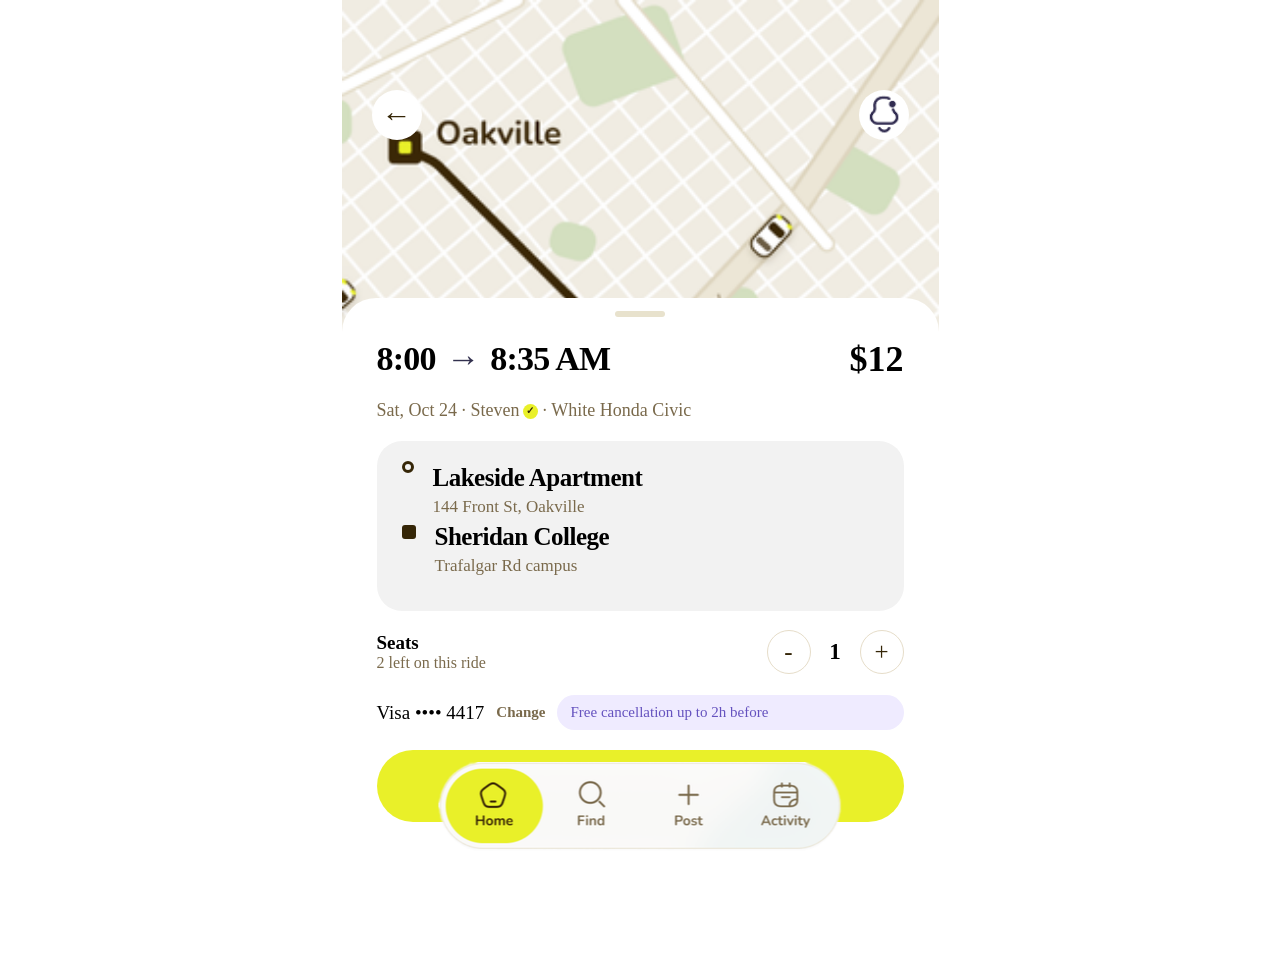
==== HTML/confirm.html @ a185bae7 "Sheridan Ride Html" ====
<!DOCTYPE html>
<html lang="en">
<head>
    <meta charset="UTF-8">
    <meta name="viewport" content="width=device-width, initial-scale=1.0">
    <title>confirm </title>
    <link rel="stylesheet" href="../CSS/style.css">
    <script src="../JS/script.js" defer></script>
</head>
<body>
    <main class="confirm-page">
        <header class="confirm-header">
            <a href="search.html" class="arrow1">←</a>
            <img class="bell" src="../assets/bell.png">
        </header>

    
<section class="confirm-sheet">

    <div class="sheet-handle"></div>

    <div class="trip-heading">
        <h1>8:00 <span class="trip-arrow">→</span> 8:35 AM</h1>
        <strong class="trip-total">$12</strong>
    </div>

    <p class="trip-details">
        Sat, Oct 24 · Steven
        <span class="verified">✓</span>
        · White Honda Civic
    </p>

    <section class="card1">
      <div class="row">
        <span class="start"></span>
        <div class="text">
          <h2>Lakeside Apartment</h2>
          <p>144 Front St, Oakville</p>
        </div>
      </div>

      <div class="row">
        <span class="end"></span>
        <div class="text">
          <h2>Sheridan College</h2>
          <p>Trafalgar Rd campus</p>
        </div>
      </div>
    </section>

    <div class="seats-row">
        <div class="seats-text">
            <h2>Seats</h2>
            <p>2 left on this ride</p>
        </div>

        <div class="seat-counter">
            <span class="seat-circle">-</span>
            <span class="seat-number">1</span>
            <span class="seat-circle">+</span>
</div>
    </div>

    <div class="payment-row">
        <span class="payment-card">Visa •••• 4417</span>
        <span class="payment-change">Change</span>
        <span class="cancel-pill">
            Free cancellation up to 2h before
        </span>
    </div>

    <button class="confirm-button" id="confirm-trip">Confirm · $12</button>

</section>


    <nav class="floating-nav">
    <img src="../assets/menu.png">

    <a class="home-link" href="index.html"></a>

    <a class="post-link" href="post.html"></a>
</nav>

    
</body>
</html>
    
</body>
</html>
---- CSS/style.css ----
:root {
  --muted-brown: #7A6A4C;
  --card-gray: #f2f2f2;
  --bright-yellow: #e9f029;
}
* { box-sizing: border-box; }
html { scroll-behavior: smooth; }
body {
  margin: 0;
  min-width: 280px;
  color: var(--dark-brown);
  background: #fff;
}


.title {
  width: min(100%, 591px);
  margin: 0 auto;
  padding: 37px 35px 120px;
}
h1 {
  margin: 0 0 17px;
  font-size: 61px;
  line-height: 1.16;
  letter-spacing: -0.025em;
  font-weight: 900;
}

.home-card {
  position: relative;
  width: 100%;
  height: 194px;
  padding: 20px 25px;
  border-radius: 25px;
  background: var(--card-gray);
}

.card1 {
  position: relative;
  width: 100%;
  height: 170px;
  padding: 20px 25px;
  border-radius: 25px;
  background: var(--card-gray);
}
.row {
  display: flex;
  gap: 19px;
  align-items: flex-start;
}

.start {
    width: 12px;
    height: 12px;
    border: 3px solid #352607;
    border-radius: 50%;}

.end {
    width: 14px;
    height: 14px;
    background-color: #352607;
    border-radius: 3px;
    flex-shrink: 0;
    margin-top: 5px;
}

.text h2 {
  margin: 0;
  font-size: 25px;
  line-height: 33px;
  font-weight: 800;
  letter-spacing: -.02em;
}
.text p {
  margin: 0;
  color: var(--muted-brown);
  font-size: 17px;
  font-weight: 500;
  line-height: 26px;
}
.separator {
    height: 1px;
    background-color: #e5dccb;
    width: 80%;
    margin-left: 35px;
}

.decoration {
    position: absolute;
    right: 20px;
    top: 50%;
    transform: translateY(-50%);

    width: 28px;
    height: 28px;
    object-fit: contain;
    mix-blend-mode: multiply;
}

.quick-actions,.map {
  display: block;
  width: 100%;
  height: auto;
}

.date { 
  display: block; 
  width: 100%; 
  height: auto; 
  margin-top: 23px; 
}

.search.button {
  display: flex;
  align-items: center;
  justify-content: center;
  width: 100%;
  height: 77px;
  margin-top: 24px;
  padding: 0;
  border: 1.8px solid var(--dark-brown);
  border-radius: 999px;
  color: var(--dark-brown);
  background: var(--bright-yellow);
  font: 900 26px/1 "Nunito", Arial, sans-serif;
  cursor: pointer;
}

.search.button:hover { background: #e9f029; }

.search.button:active { transform: translateY(1px); }

.quick-actions { margin-top: 22px; }
.map {
  width: 100%;
  margin-top: 24px;
  overflow: hidden;
  border-radius: 21px 21px 0 0;
}

.floating-nav {
    position: fixed;
    bottom: 20px;
    left: 50%;
    transform: translateX(-50%);
    width: min(455px, 100%);
    z-index: 100;
}

.floating-nav img {
    display: block;
    width: 100%;
    height: auto;
}

.home-link {
    position: absolute;
    left: 7%;
    top: 18%;
    width: 22%;
    height: 65%;
}

.post-link {
    position: absolute;
    left: 50%;
    top: 18%;
    width: 21%;
    height: 65%;
}

.search-page {
  max-width: 597px;
  margin: 0 auto;
  padding: 0 36px 140px;
}
.search-header {
  height: 61px;
  display: flex;
  align-items: center;
  justify-content: space-between;

}

.confirm-page {
  max-width: 597px;
  margin: 0 auto;
  
  position: relative;
  min-height: 100vh;
  background-image: url("../assets/map.png");
  background-size: cover;
  background-position: center;
    
}
.confirm-header {
  height: 61px;
  display: flex;
  align-items: center;
  justify-content: space-between;
}


.arrow1 {
    width: 50px;
    height: 50px;
    background-color: white;
    border-radius: 50%;

    display: flex;
    align-items: center;
    justify-content: center;

    font-size: 30px;
    color: #352607;
    text-decoration: none;
}

.bell { 
  width: 40px; 
  height: 43px; 
  object-fit: contain; 
}


.bell {
    width: 50px;
    height: 50px;
    background-color: white;
    border-radius: 50%;
    display: flex;
    align-items: center;
    justify-content: center;
}

.search-summary {
  display: flex;
  align-items: center;
  gap: 15px;
  min-height: 109px;
  padding: 14px 23px 14px 27px;
  border: 1.7px solid ;
  border-radius: 23px;
}

.search-locations {
  display: flex;
  flex-direction: column;
  justify-content: center;
  gap: 16px;
  min-width: 0;
  flex: 1;
}

.search-location {
  display: flex;
  align-items: center;
  gap: 18px;
  white-space: nowrap;
  font-size: 19px;
  font-weight: 500;
}

.search-date {
  display: flex;
  flex-direction: column;
  align-items: center;
  gap: 2px;
  white-space: nowrap;
}
.search-date strong { 
  font-size: 24px; 
  line-height: 1.2; 
  font-weight: 900; 

}

.search-date span { 
  color: var(--muted-brown); 
  font-size: 16px; }

.edit-button {
  display: flex;
  align-items: center;
  justify-content: center;
  width: 71px;
  height: 54px;
  border: 1.7px solid;
  border-radius: 30px;
  font-size: 20px;
  font-weight: 800;
  flex: none;
}
.results {
  margin: 17px 0 18px;
  font-size: 30px;
  line-height: 1.35;
  letter-spacing: 0;
  font-weight: 900;
}
.ride-card {
  height: 225px;
  margin-bottom: 15px;
  padding: 22px 24px 24px;
  border-radius: 24px;
  background: #f2f2f2;
}
.top {
  display: flex;
  align-items: baseline;
  justify-content: space-between;
  gap: 6px;
}
.top h2 {
  margin: 0;
  font-size: 25px;
  line-height: 1.38;
  font-weight: 900;
  letter-spacing: -.3px;
  white-space: nowrap;
}
.price { 
  display: inline-flex; 
  align-items: baseline; 
  white-space: nowrap; 
  gap: 4px; }

.price strong { 
  font-size: 27px; 
  line-height: 1.2; 
  font-weight: 900; }

.price span { 
  font-size: 15px; 
  color: var(--muted-brown); }

.route {
  display: flex;
  align-items: center;
  gap: 9px;
  margin-top: 14px;
  white-space: nowrap;
  font-size: 17px;
  line-height: 1.5;
}
.route .start, .route .end {
  width: 12px;
  height: 12px;
  flex-basis: 12px;
  border-width: 2.5px;
  border-radius: 2px;
}
.route .start { border-radius: 50%; }

.route-arrow { 
  color: var(--muted-brown); 
  font-size: 18px; 
  margin: 0 1px; }

.driver-row {
    display: flex;
    align-items: center;
    gap: 9px;
    margin-top: 17px;
    font-size: 17px;
    color: #7A6A4C;
}

.driver-icon {
    display: inline-flex;
    align-items: center;
    justify-content: center;
    width: 24px;
    height: 24px;
    flex-shrink: 0;
}

.driver-icon img {
    display: block;
    width: 100%;
    height: 100%;
    object-fit: contain;
}

.verified {
  display: inline-flex;
  align-items: center;
  justify-content: center;
  width: 14px;
  height: 14px;
  margin-left: -1px;
  border-radius: 50%;
  color: var(--dark-brown);
  background: #e8f522;
  font: 900 10px/1 Arial, sans-serif;
}

.rating { margin-left: -2px; }

.bottom {
  margin-top: 9px;
  display: flex;
  align-items: center;
  justify-content: space-between;
  gap: 10px;
}


.seats {
  display: inline-flex;
  align-items: center;
  min-height: 41px;
  padding: 5px 16px;
  border-radius: 40px;
  background: white;
  font-size: 20px;
  line-height: 1.3;
  font-weight: 900;
  white-space: nowrap;
}
.seats-purple {
  display: inline-flex;
  align-items: center;
  min-height: 41px;
  padding: 5px 16px;
  border-radius: 40px;
  font-size: 20px;
  line-height: 1.3;
  font-weight: 900;
  white-space: nowrap;
 background: #cbc3f8; }

.join-button {
  display: inline-flex;
  justify-content: center;
  align-items: center;
  width: 126px;
  height: 53px;
  border: 1.8px solid var(--dark-brown);
  border-radius: 999px;
  background: #e8f522;
  font-size: 21px;
  font-weight: 900;
  white-space: nowrap;
}

.join-button:active { transform: translateY(1px); }



.confirm-header {
    height: 300px;
    display: flex;
    align-items: flex-start;
    justify-content: space-between;
    padding: 90px 30px 0;
}


.confirm-sheet {
  position: relative;
  margin-top: -2px;
  border-radius: 34px 34px 0 0;
  background-color: #fff;
  padding: 13px 35px 32px;
  min-height: 674px;
}

.sheet-handle {
  width: 50px;
  height: 6px;
  border-radius: 20px;
  background-color: #e8e2cd;
  margin: 0 auto 21px;
}

.trip-heading {
  display: flex;
  justify-content: space-between;
  align-items: center;
  gap: 12px;
}

.trip-heading h1 {
  margin: 0;
  font-size: 34px;
  font-weight: 900;
  letter-spacing: -.8px;
  white-space: nowrap;
}

.trip-arrow { 
  color: #32304e; 
  padding: 0 3px; 
  font-weight: 500; 
}

.trip-total { 
  font-size: 36px; 
  font-weight: 900; 
  white-space: nowrap; 

}

.trip-details {
  color: var(--muted-brown);
  margin: 20px 0 20px;
  font-size: 18px;
  white-space: nowrap;
}
.verified {
  background: #e9f029;
  border-radius: 50%;
  color: #352607;
  font-size: 10px;
  font-weight: 900;
  display: inline-flex;
  width: 15px;
  height: 15px;
  justify-content: center;
  align-items: center;
  vertical-align: 2px;
}


.seats-row {
  display: flex;
  justify-content: space-between;
  align-items: center;
  margin-top: 19px;
  gap: 12px;
}
.seats-text h2 { 
  margin: 0; 
  font-size: 19px; 
  font-weight: 900; 

}

.seats-text p { 
  margin: 0; 
  font-size: 16px; 
  color: var(--muted-brown); }

.seat-counter { display: flex; align-items: center; gap: 17px; }

.seat-counter .seat-circle {
  display: flex;
    align-items: center;
    justify-content: center;
    width: 44px;
    height: 44px;
    flex-shrink: 0;
    border: 1px solid #e6ddc9;
    border-radius: 50%;
    color: #352607;
    background-color: white;
    font-size: 25px;
}
.seat-counter .seat-number { 
  font-size: 23px; 
  font-weight: 800; 
  min-width: 15px; 
  text-align: center;
 }

.payment-row { 
  display: flex; 
  align-items: center; 
  gap: 12px; 
  margin-top: 21px; 
  white-space: nowrap; 
}

.payment-card { font-size: 19px; }

.payment-change { 
  font-size: 15px; 
  font-weight: 900; 
  color: var(--muted-brown); }

.cancel-pill {
  background: #efebff;
  color: #6552bf;
  font-size: 15px;
  padding: 9px 13px;
  border-radius: 999px;
  overflow: hidden;
  text-overflow: clip;
  flex: 1;
}
.confirm-button {
  width: 100%;
  height: 72px;
  margin-top: 20px;
  border: 1.7px solid var(--dark-brown);
  border-radius: 50px;
  background: var(--bright-yellow);
  color: var(--dark-brown);
  font-family: inherit;
  font-size: 24px;
  font-weight: 900;
  cursor: pointer;
}

.booked {
    display: flex;
    align-items: center;
    justify-content: center;
    gap: 8px;
    width: 120px;
    height: 34px;
    background-color: #e9f029;
    border-radius: 30px;
    color: #352607;
    font-size: 19px;
    font-weight: 800;
}

.booked-check {
    display: flex;
    align-items: center;
    justify-content: center;
    width: 22px;
    height: 22px;
    border: 2px solid #352607;
    border-radius: 50%;

    font-size: 15px;
}
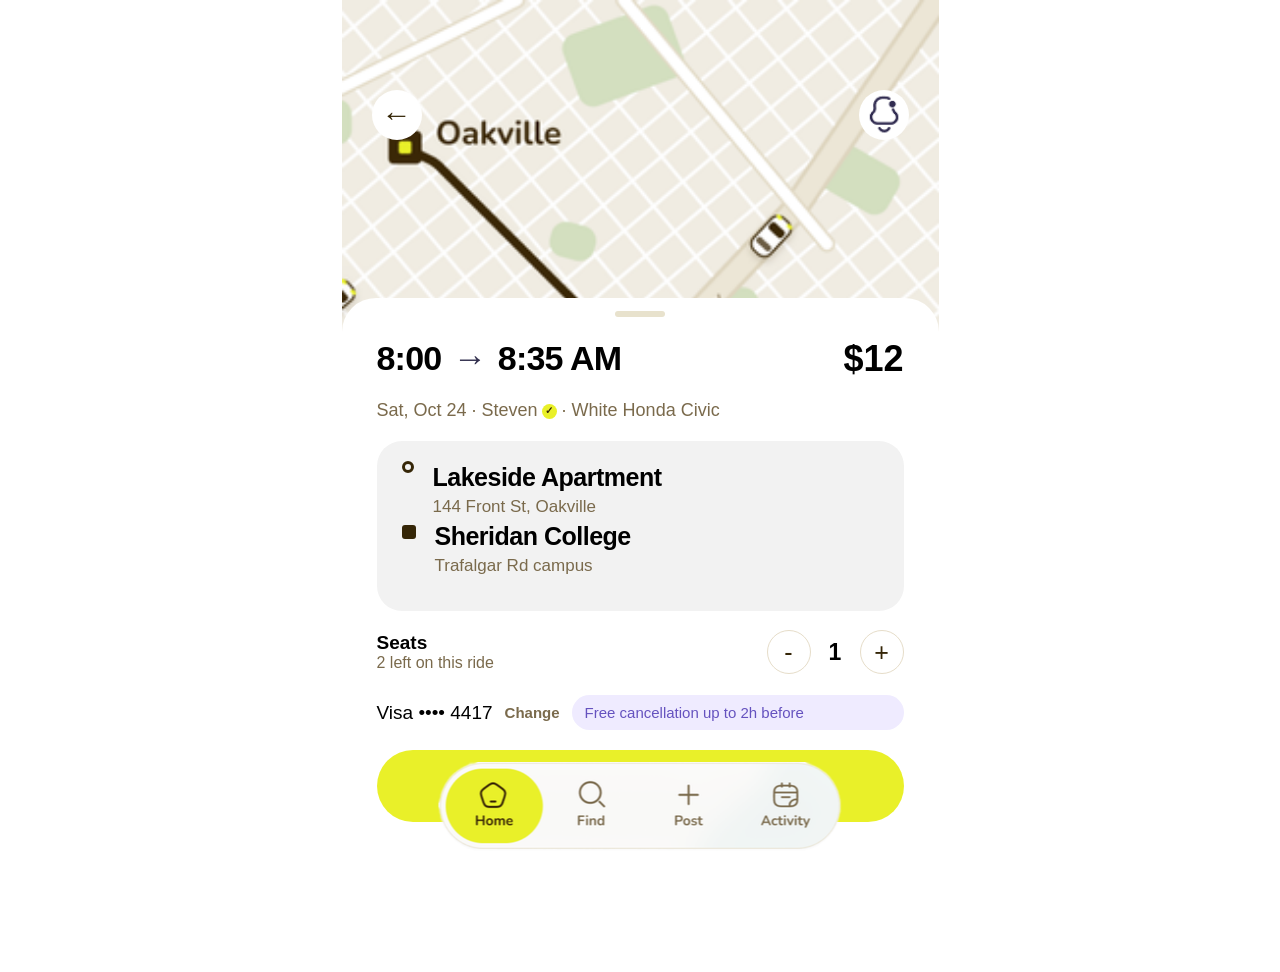
==== commit 6722038e: "SRR" ====
--- a/HTML/confirm.html
+++ b/HTML/confirm.html
@@ -6,6 +6,7 @@
     <title>confirm </title>
     <link rel="stylesheet" href="../CSS/style.css">
     <script src="../JS/script.js" defer></script>
+    
 </head>
 <body>
     <main class="confirm-page">
@@ -78,7 +79,7 @@
     <img src="../assets/menu.png">
 
     <a class="home-link" href="index.html"></a>
-
+    <a class="find-link" href="search.html"></a>
     <a class="post-link" href="post.html"></a>
 </nav>
 
--- a/CSS/style.css
+++ b/CSS/style.css
@@ -1,3 +1,4 @@
+@import url("https://fonts.googleapis.com/css2?family=Nunito:wght@400;500;600;700;800;900&display=swap");
 
 :root {
   --muted-brown: #7A6A4C;
@@ -11,8 +12,13 @@
   min-width: 280px;
   color: var(--dark-brown);
   background: #fff;
-}
-
+  font-family: "Nunito", Arial, sans-serif;
+}
+
+
+button, input, select, textarea {
+  font-family: inherit;
+}
 
 .title {
   width: min(100%, 591px);
@@ -162,6 +168,13 @@
     height: 65%;
 }
 
+.find-link {
+    position: absolute;
+    left: 30%;
+    top: 18%;
+    width: 22%;
+    height: 65%;}
+
 .post-link {
     position: absolute;
     left: 50%;
@@ -393,7 +406,7 @@
   border-radius: 50%;
   color: var(--dark-brown);
   background: #e8f522;
-  font: 900 10px/1 Arial, sans-serif;
+  font: 900 10px/1 "Nunito", Arial, sans-serif;
 }
 
 .rating { margin-left: -2px; }
